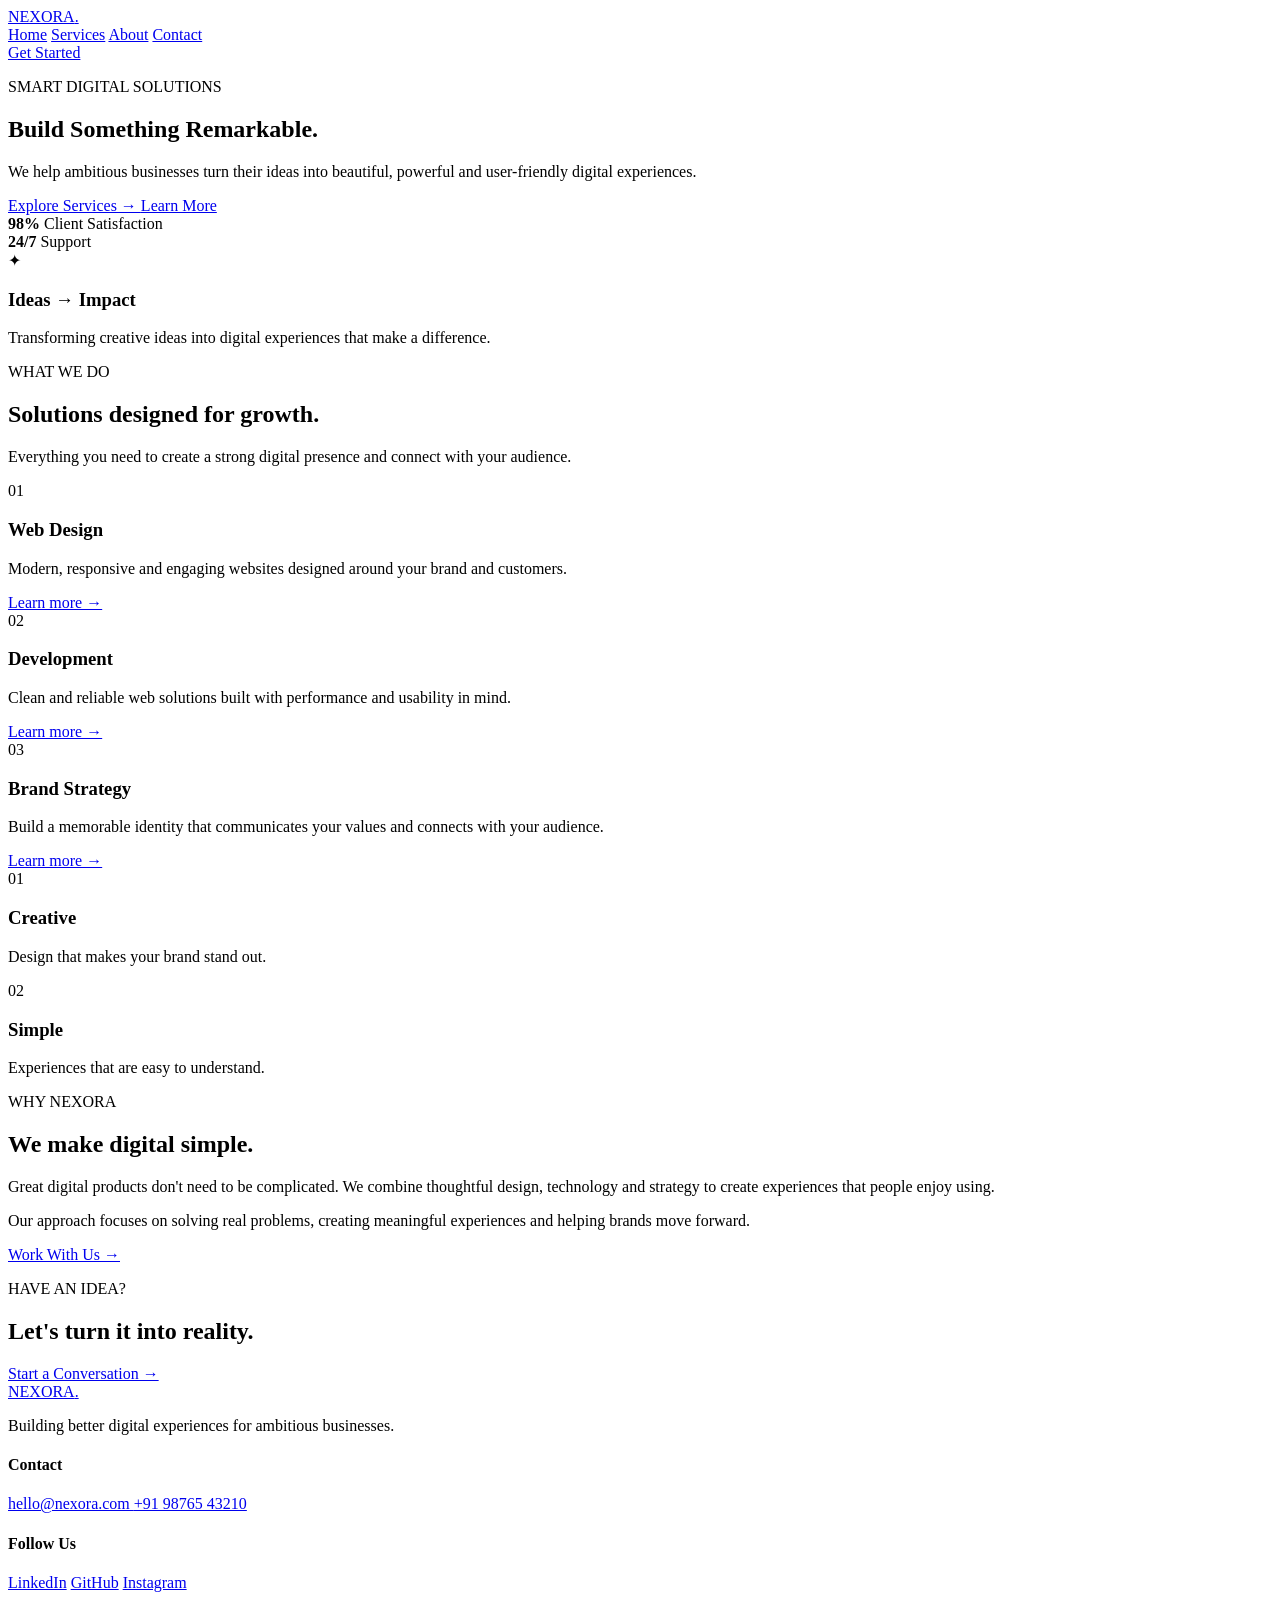
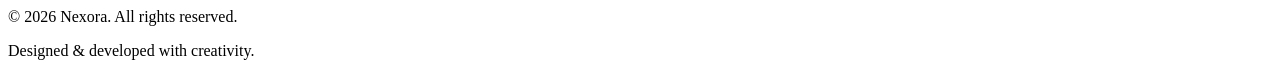
==== Task1/index.html @ 6b63bc1b "Add initial HTML structure for Nexora website" ====
<!DOCTYPE html>
<html lang="en">
<head>
    <meta charset="UTF-8">
    <meta name="viewport" content="width=device-width, initial-scale=1.0">
    <meta name="description" content="Nexora - Modern digital solutions">
    <title>Nexora | Digital Solutions</title>
    <link rel="stylesheet" href="style.css">
</head>

<body>

    <!-- Navigation -->
    <header class="header">
        <nav class="navbar container">
            <a href="#home" class="logo">NEXORA<span>.</span></a>

            <div class="nav-links">
                <a href="#home">Home</a>
                <a href="#services">Services</a>
                <a href="#about">About</a>
                <a href="#contact">Contact</a>
            </div>

            <a href="#contact" class="nav-button">Get Started</a>
        </nav>
    </header>


    <!-- Hero Section -->
    <section id="home" class="hero">
        <div class="container hero-content">

            <div class="hero-text">
                <p class="tagline">SMART DIGITAL SOLUTIONS</p>

                <h1>
                    Build Something
                    <span>Remarkable.</span>
                </h1>

                <p class="hero-description">
                    We help ambitious businesses turn their ideas into
                    beautiful, powerful and user-friendly digital experiences.
                </p>

                <div class="hero-buttons">
                    <a href="#services" class="primary-button">
                        Explore Services →
                    </a>

                    <a href="#about" class="secondary-button">
                        Learn More
                    </a>
                </div>
            </div>

            <div class="hero-card">
                <div class="card-circle"></div>

                <div class="floating-card card-one">
                    <strong>98%</strong>
                    <span>Client Satisfaction</span>
                </div>

                <div class="floating-card card-two">
                    <strong>24/7</strong>
                    <span>Support</span>
                </div>

                <div class="main-card">
                    <div class="card-icon">✦</div>
                    <h3>Ideas → Impact</h3>
                    <p>
                        Transforming creative ideas into digital experiences
                        that make a difference.
                    </p>
                </div>
            </div>

        </div>
    </section>


    <!-- Services Section -->
    <section id="services" class="section services">
        <div class="container">

            <div class="section-heading">
                <p class="tagline">WHAT WE DO</p>

                <h2>
                    Solutions designed for
                    <span>growth.</span>
                </h2>

                <p>
                    Everything you need to create a strong digital presence
                    and connect with your audience.
                </p>
            </div>

            <div class="service-grid">

                <article class="service-card">
                    <div class="service-number">01</div>
                    <h3>Web Design</h3>

                    <p>
                        Modern, responsive and engaging websites designed
                        around your brand and customers.
                    </p>

                    <a href="#contact">Learn more →</a>
                </article>

                <article class="service-card">
                    <div class="service-number">02</div>
                    <h3>Development</h3>

                    <p>
                        Clean and reliable web solutions built with
                        performance and usability in mind.
                    </p>

                    <a href="#contact">Learn more →</a>
                </article>

                <article class="service-card">
                    <div class="service-number">03</div>
                    <h3>Brand Strategy</h3>

                    <p>
                        Build a memorable identity that communicates your
                        values and connects with your audience.
                    </p>

                    <a href="#contact">Learn more →</a>
                </article>

            </div>
        </div>
    </section>


    <!-- About Section -->
    <section id="about" class="section about">
        <div class="container about-grid">

            <div class="about-visual">

                <div class="about-box">
                    <span>01</span>
                    <h3>Creative</h3>
                    <p>Design that makes your brand stand out.</p>
                </div>

                <div class="about-box second-box">
                    <span>02</span>
                    <h3>Simple</h3>
                    <p>Experiences that are easy to understand.</p>
                </div>

            </div>

            <div class="about-content">

                <p class="tagline">WHY NEXORA</p>

                <h2>
                    We make digital
                    <span>simple.</span>
                </h2>

                <p>
                    Great digital products don't need to be complicated.
                    We combine thoughtful design, technology and strategy
                    to create experiences that people enjoy using.
                </p>

                <p>
                    Our approach focuses on solving real problems, creating
                    meaningful experiences and helping brands move forward.
                </p>

                <a href="#contact" class="primary-button">
                    Work With Us →
                </a>

            </div>

        </div>
    </section>


    <!-- Call To Action -->
    <section class="cta">
        <div class="container cta-content">

            <div>
                <p class="tagline">HAVE AN IDEA?</p>
                <h2>Let's turn it into reality.</h2>
            </div>

            <a href="#contact" class="light-button">
                Start a Conversation →
            </a>

        </div>
    </section>


    <!-- Footer -->
    <footer id="contact" class="footer">

        <div class="container footer-grid">

            <div>
                <a href="#" class="logo footer-logo">
                    NEXORA<span>.</span>
                </a>

                <p>
                    Building better digital experiences for ambitious
                    businesses.
                </p>
            </div>

            <div>
                <h4>Contact</h4>

                <a href="mailto:hello@nexora.com">
                    hello@nexora.com
                </a>

                <a href="tel:+919876543210">
                    +91 98765 43210
                </a>
            </div>

            <div>
                <h4>Follow Us</h4>

                <a href="#">LinkedIn</a>
                <a href="#">GitHub</a>
                <a href="#">Instagram</a>
            </div>

        </div>

        <div class="container copyright">
            <p>© 2026 Nexora. All rights reserved.</p>
            <p>Designed & developed with creativity.</p>
        </div>

    </footer>

</body>
</html>
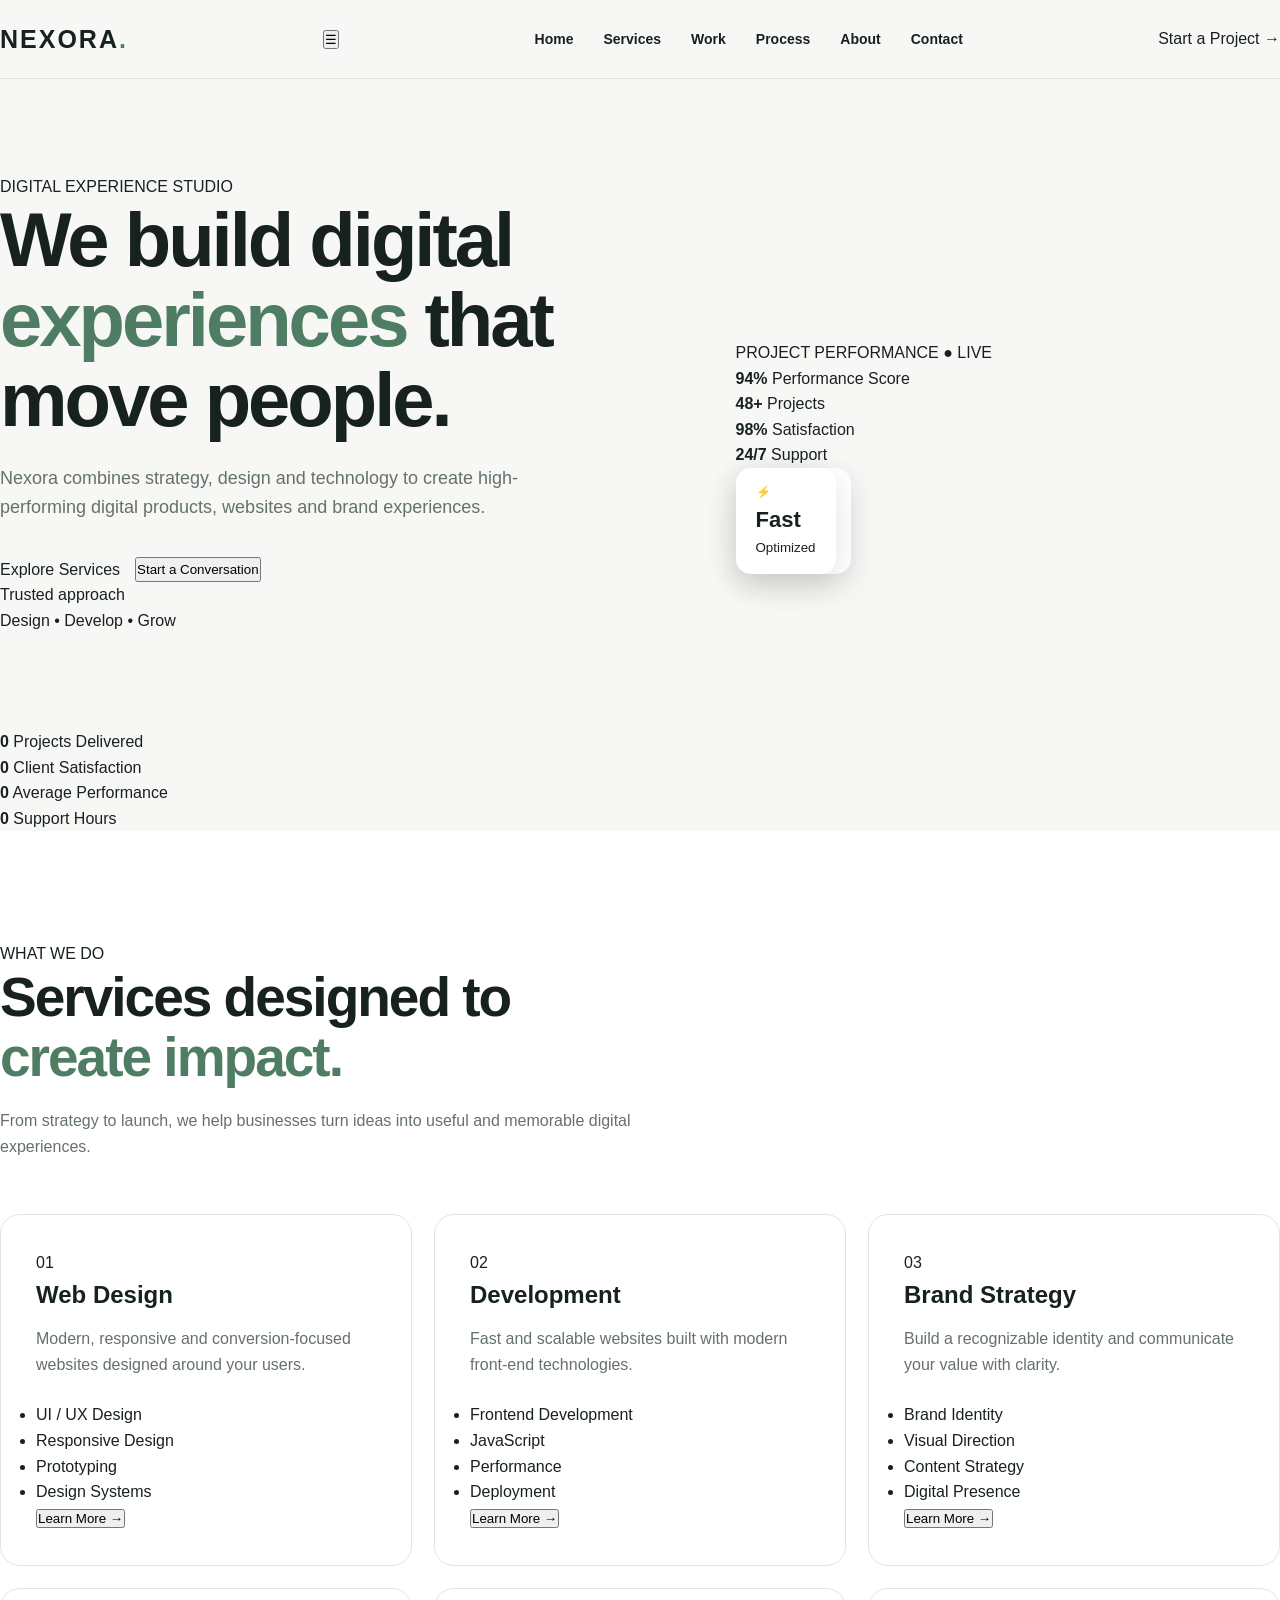
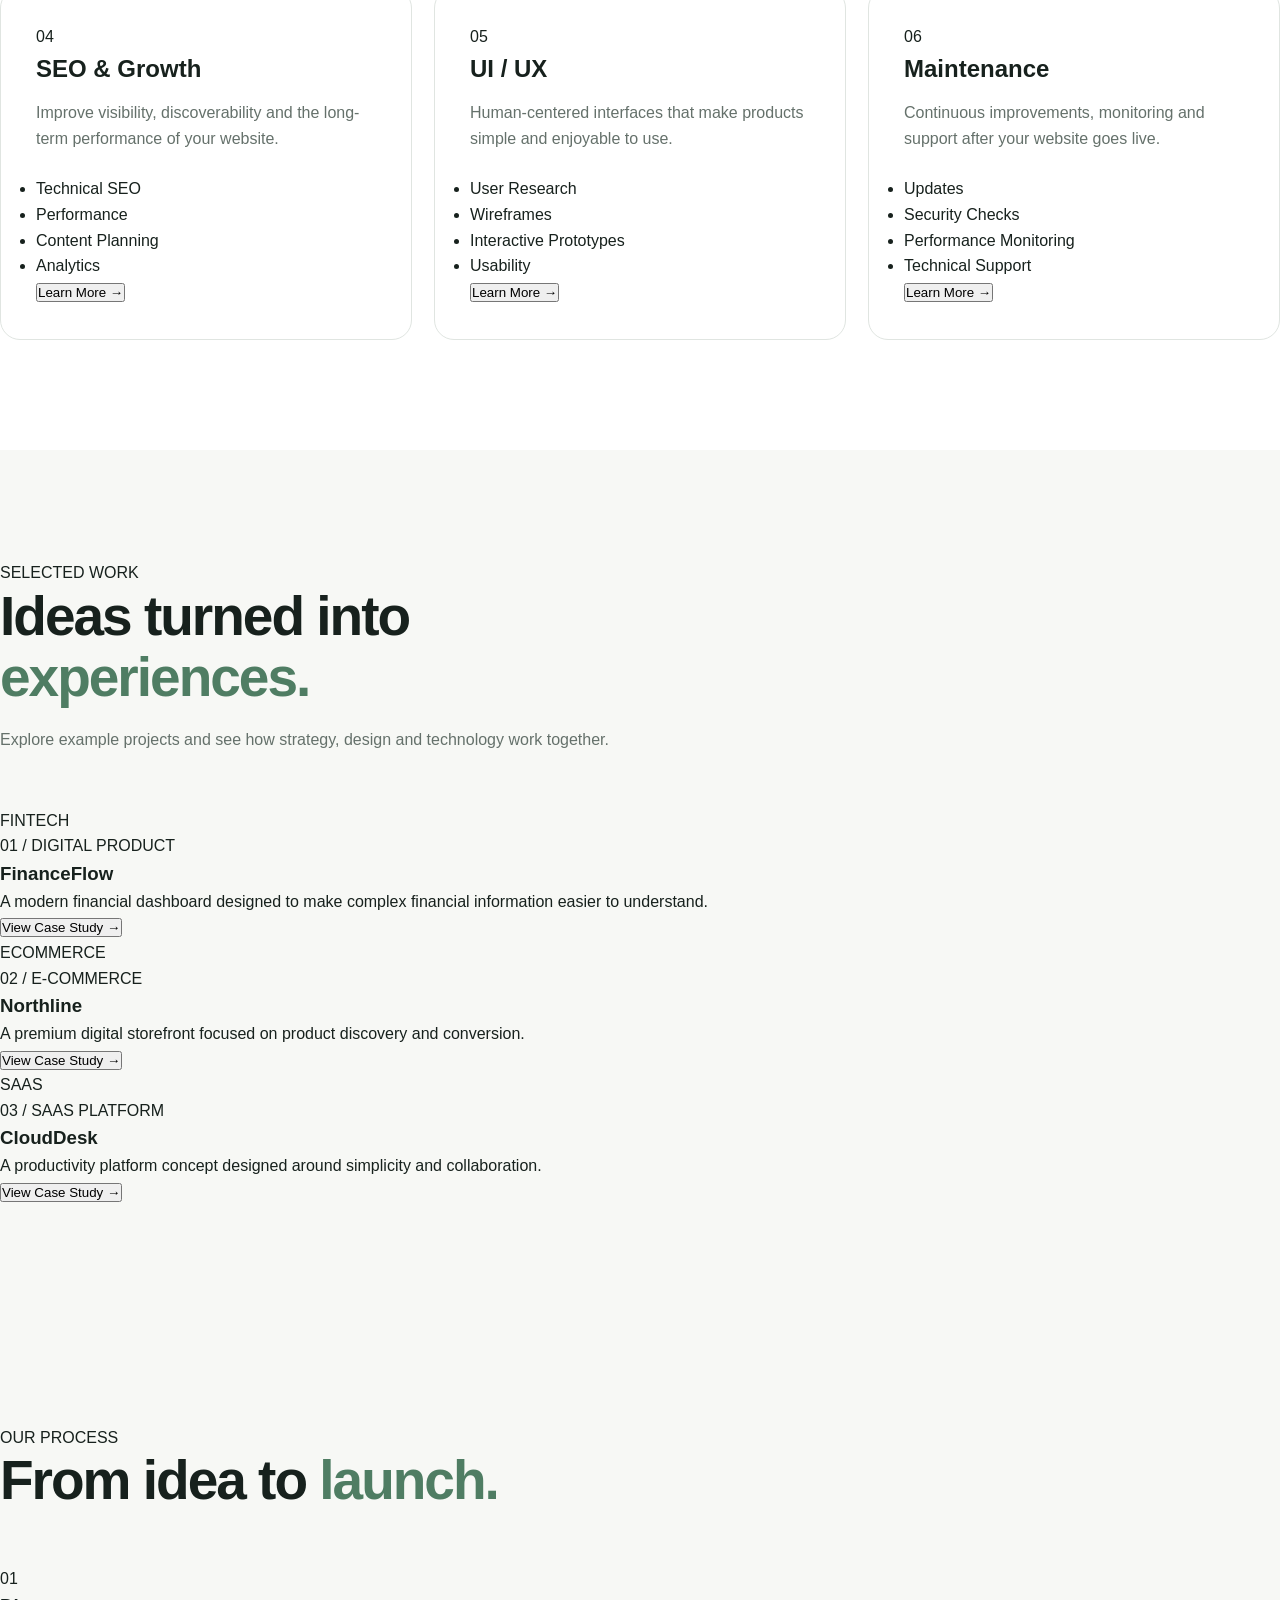
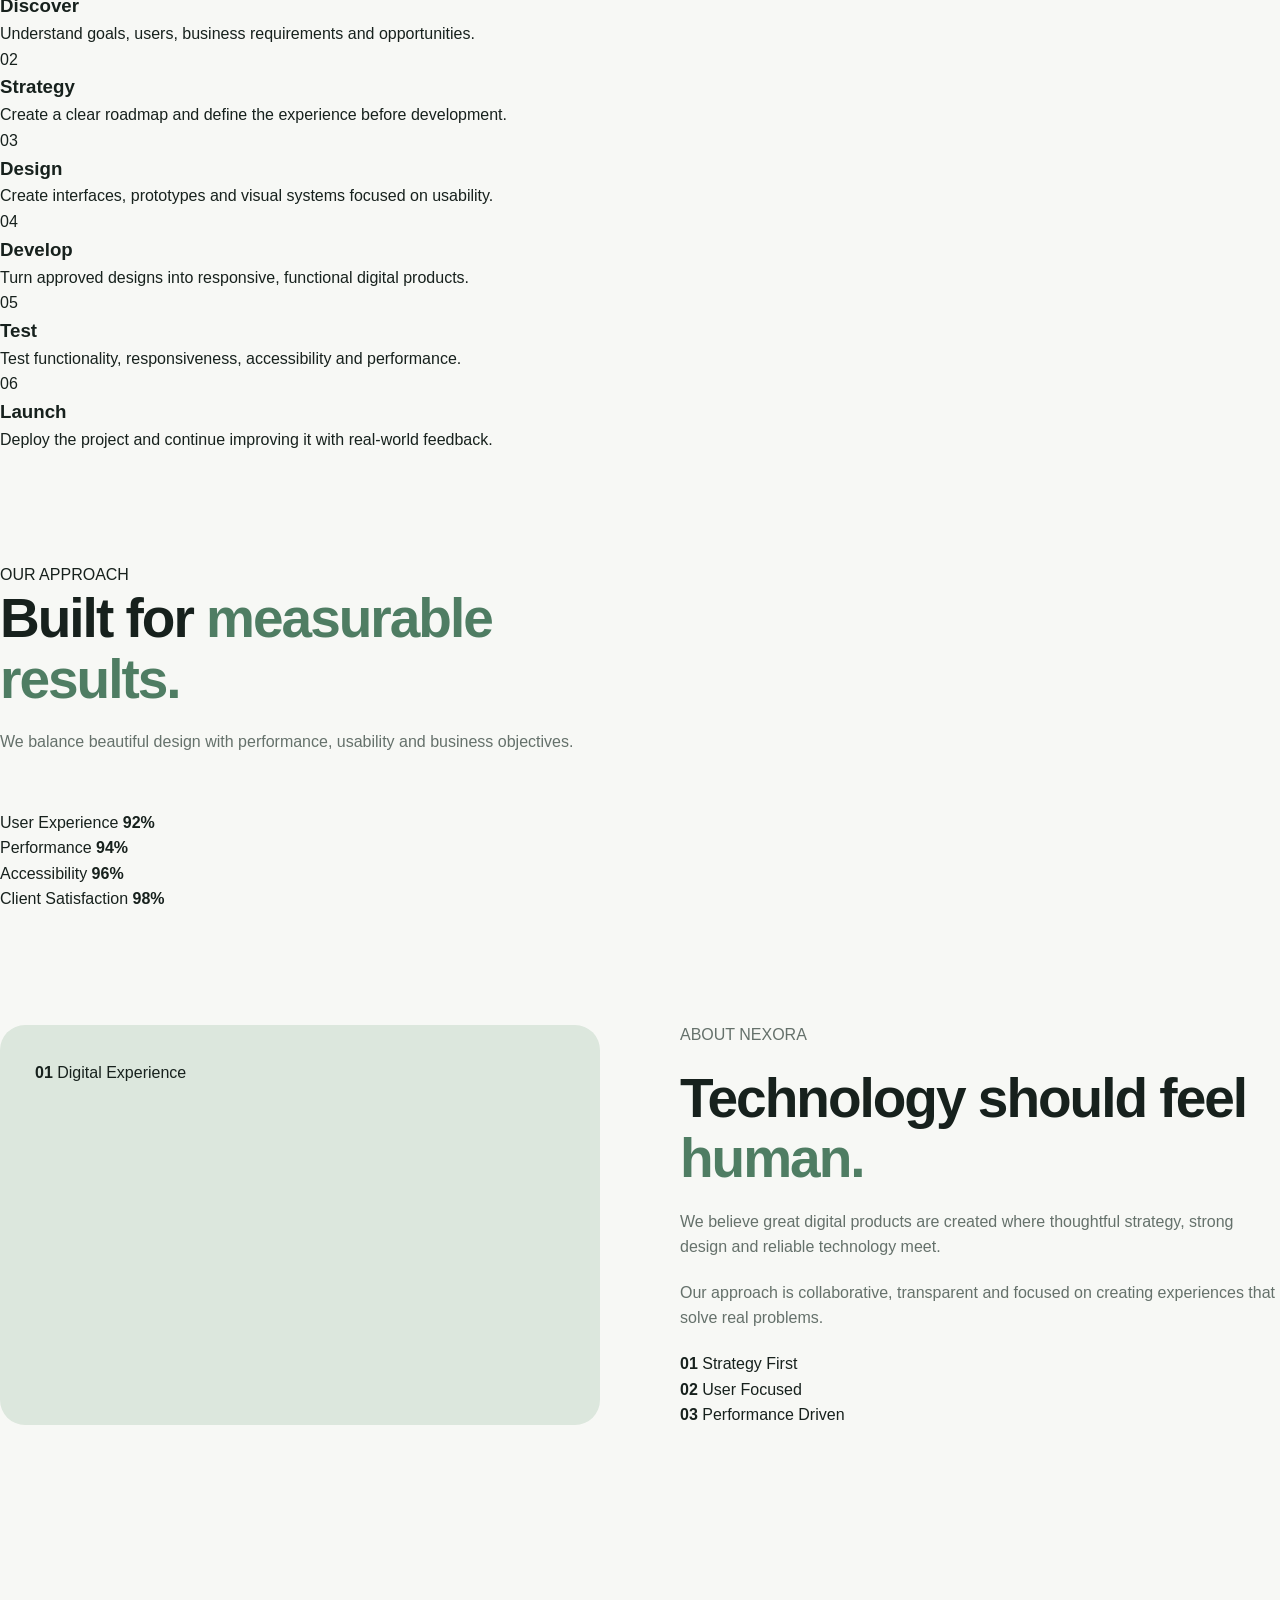
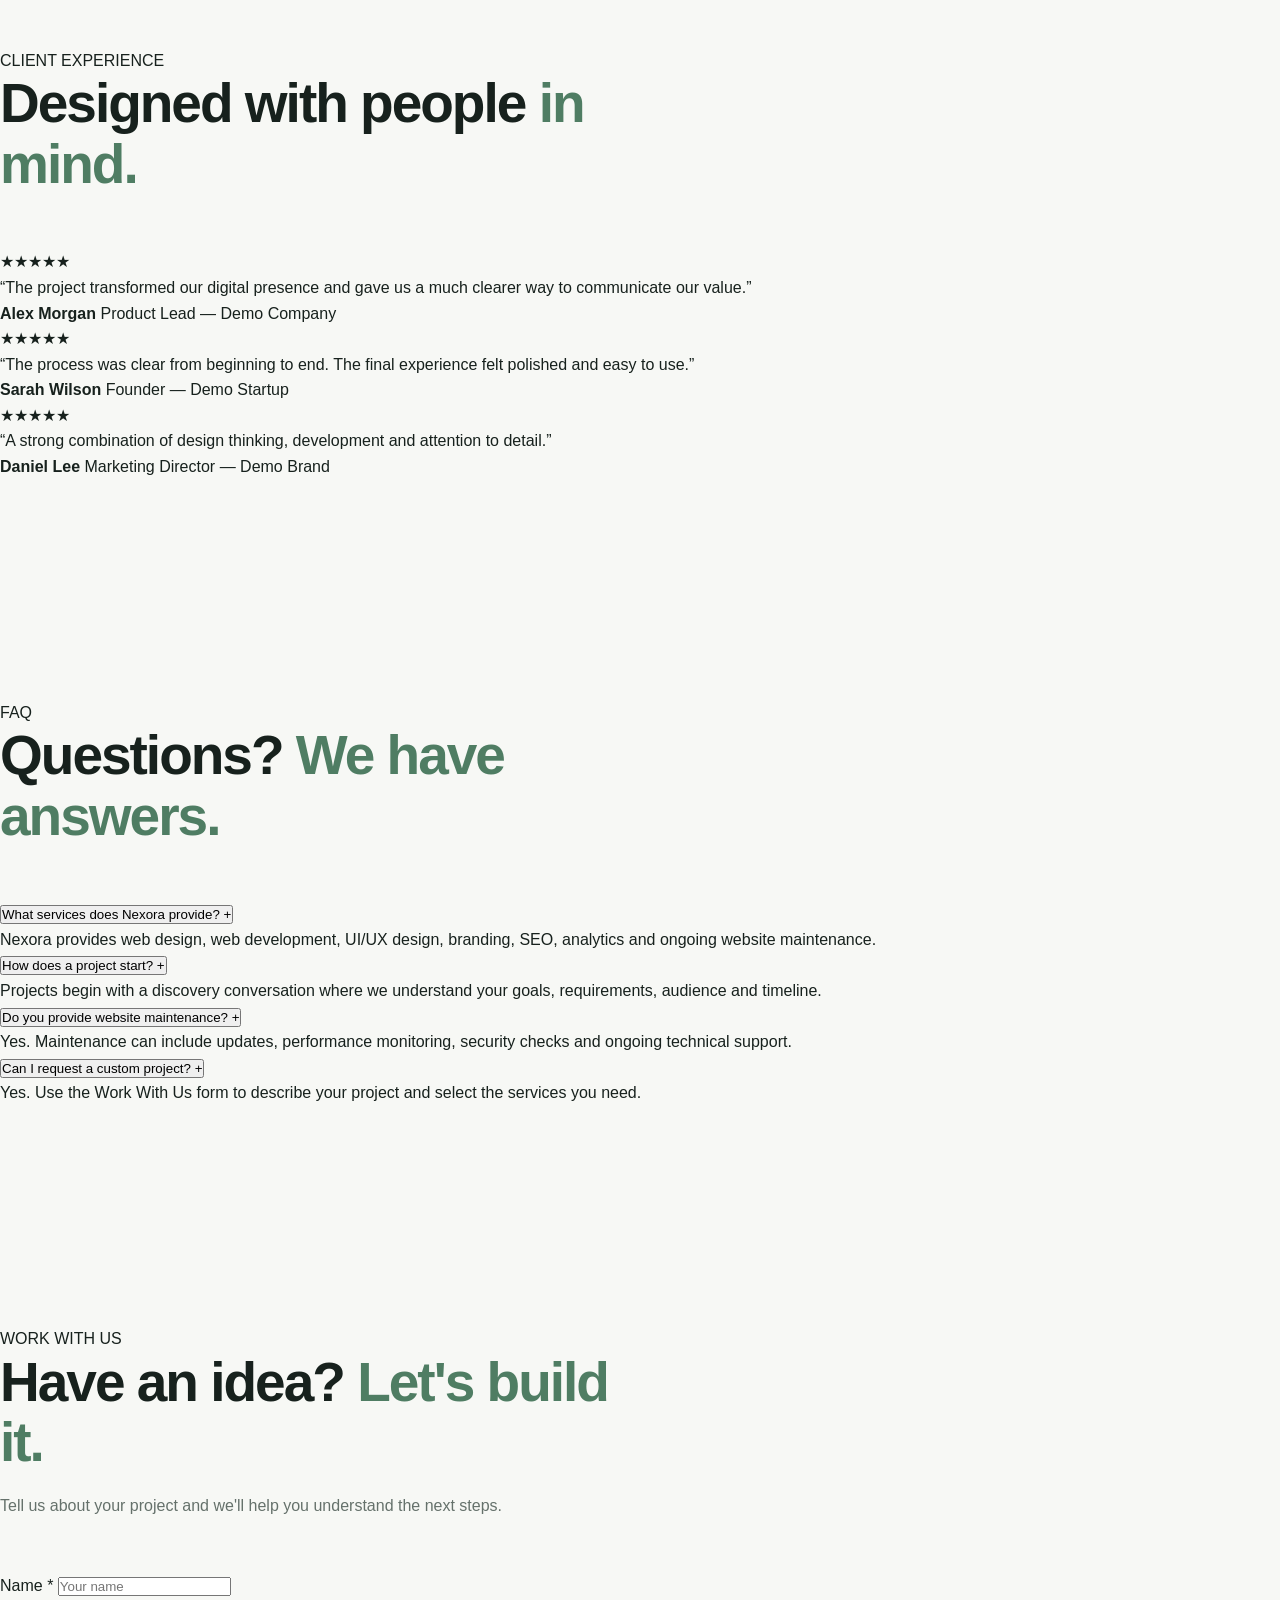
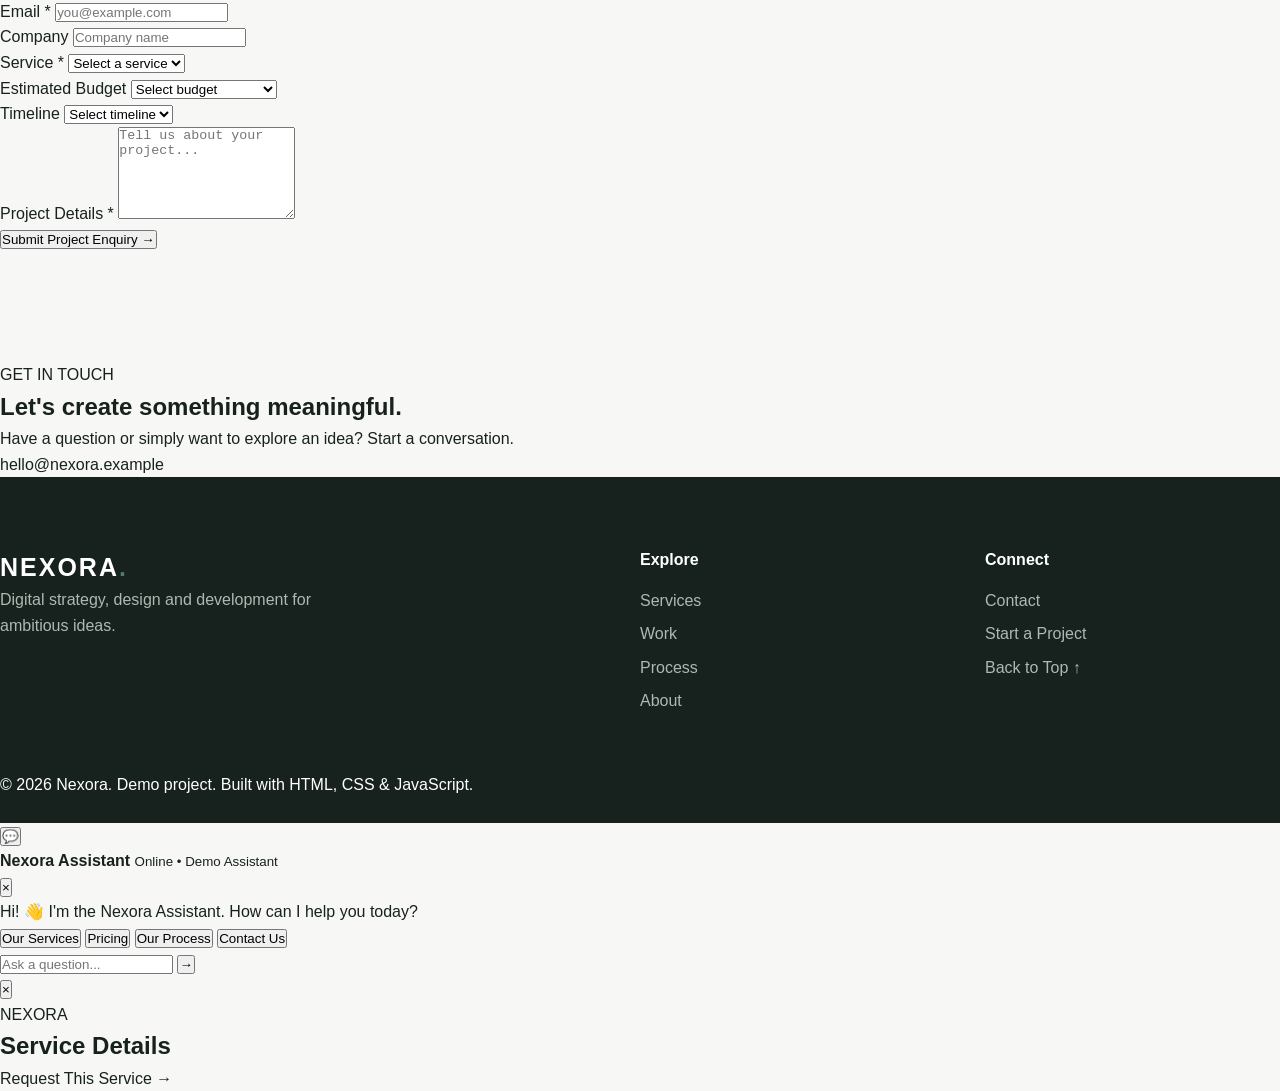
==== commit 4f12a83f: "Update print statement from 'Hello' to 'Goodbye'" ====
--- a/Task1/index.html
+++ b/Task1/index.html
@@ -3,257 +3,1207 @@
 <head>
     <meta charset="UTF-8">
     <meta name="viewport" content="width=device-width, initial-scale=1.0">
-    <meta name="description" content="Nexora - Modern digital solutions">
-    <title>Nexora | Digital Solutions</title>
+
+    <meta
+        name="description"
+        content="Nexora - Digital design, development and technology solutions."
+    >
+
+    <title>Nexora — Digital Experience Studio</title>
+
     <link rel="stylesheet" href="style.css">
 </head>
 
 <body>
 
-    <!-- Navigation -->
-    <header class="header">
-        <nav class="navbar container">
-            <a href="#home" class="logo">NEXORA<span>.</span></a>
-
-            <div class="nav-links">
-                <a href="#home">Home</a>
-                <a href="#services">Services</a>
-                <a href="#about">About</a>
-                <a href="#contact">Contact</a>
-            </div>
-
-            <a href="#contact" class="nav-button">Get Started</a>
-        </nav>
-    </header>
-
-
-    <!-- Hero Section -->
-    <section id="home" class="hero">
-        <div class="container hero-content">
-
-            <div class="hero-text">
-                <p class="tagline">SMART DIGITAL SOLUTIONS</p>
-
-                <h1>
-                    Build Something
-                    <span>Remarkable.</span>
-                </h1>
-
-                <p class="hero-description">
-                    We help ambitious businesses turn their ideas into
-                    beautiful, powerful and user-friendly digital experiences.
+<!-- ================= NAVIGATION ================= -->
+
+<header class="header">
+
+    <nav class="navbar">
+
+        <a href="#home" class="logo">
+            NEXORA<span>.</span>
+        </a>
+
+        <button class="menu-toggle" id="menuToggle">
+            ☰
+        </button>
+
+        <div class="nav-links" id="navLinks">
+            <a href="#home">Home</a>
+            <a href="#services">Services</a>
+            <a href="#work">Work</a>
+            <a href="#process">Process</a>
+            <a href="#about">About</a>
+            <a href="#contact">Contact</a>
+        </div>
+
+        <a href="#work-with-us" class="nav-cta">
+            Start a Project →
+        </a>
+
+    </nav>
+
+</header>
+
+
+<!-- ================= HERO ================= -->
+
+<main>
+
+<section id="home" class="hero">
+
+    <div class="hero-content">
+
+        <div class="hero-text reveal">
+
+            <p class="eyebrow">
+                DIGITAL EXPERIENCE STUDIO
+            </p>
+
+            <h1>
+                We build digital
+                <span>experiences</span>
+                that move people.
+            </h1>
+
+            <p class="hero-description">
+                Nexora combines strategy, design and technology to create
+                high-performing digital products, websites and brand
+                experiences.
+            </p>
+
+            <div class="hero-buttons">
+
+                <a href="#services" class="btn primary">
+                    Explore Services
+                </a>
+
+                <button class="btn secondary" id="openChat">
+                    Start a Conversation
+                </button>
+
+            </div>
+
+            <div class="hero-trust">
+
+                <span>Trusted approach</span>
+
+                <div class="trust-line"></div>
+
+                <span>Design • Develop • Grow</span>
+
+            </div>
+
+        </div>
+
+
+        <div class="hero-visual reveal">
+
+            <div class="visual-orbit orbit-one"></div>
+            <div class="visual-orbit orbit-two"></div>
+
+            <div class="dashboard-card">
+
+                <div class="dashboard-top">
+                    <span>PROJECT PERFORMANCE</span>
+                    <span class="live-dot">● LIVE</span>
+                </div>
+
+                <div class="dashboard-main">
+
+                    <strong>94%</strong>
+
+                    <span>Performance Score</span>
+
+                    <div class="progress">
+                        <div class="progress-fill"></div>
+                    </div>
+
+                </div>
+
+                <div class="mini-stats">
+
+                    <div>
+                        <strong>48+</strong>
+                        <span>Projects</span>
+                    </div>
+
+                    <div>
+                        <strong>98%</strong>
+                        <span>Satisfaction</span>
+                    </div>
+
+                    <div>
+                        <strong>24/7</strong>
+                        <span>Support</span>
+                    </div>
+
+                </div>
+
+            </div>
+
+            <div class="floating-card floating-one">
+                <span>UX</span>
+                <strong>+42%</strong>
+                <small>Engagement</small>
+            </div>
+
+            <div class="floating-card floating-two">
+                <span>⚡</span>
+                <strong>Fast</strong>
+                <small>Optimized</small>
+            </div>
+
+        </div>
+
+    </div>
+
+</section>
+
+
+<!-- ================= STATS ================= -->
+
+<section class="stats-section">
+
+    <div class="stats-grid">
+
+        <div class="stat reveal">
+            <strong data-target="48">0</strong>
+            <span>Projects Delivered</span>
+        </div>
+
+        <div class="stat reveal">
+            <strong data-target="98">0</strong>
+            <span>Client Satisfaction</span>
+        </div>
+
+        <div class="stat reveal">
+            <strong data-target="94">0</strong>
+            <span>Average Performance</span>
+        </div>
+
+        <div class="stat reveal">
+            <strong data-target="24">0</strong>
+            <span>Support Hours</span>
+        </div>
+
+    </div>
+
+</section>
+
+
+<!-- ================= SERVICES ================= -->
+
+<section id="services" class="section services">
+
+    <div class="section-heading reveal">
+
+        <p class="eyebrow">WHAT WE DO</p>
+
+        <h2>
+            Services designed to
+            <span>create impact.</span>
+        </h2>
+
+        <p>
+            From strategy to launch, we help businesses turn ideas
+            into useful and memorable digital experiences.
+        </p>
+
+    </div>
+
+
+    <div class="service-grid">
+
+        <article class="service-card reveal">
+
+            <div class="service-icon">01</div>
+
+            <h3>Web Design</h3>
+
+            <p>
+                Modern, responsive and conversion-focused websites
+                designed around your users.
+            </p>
+
+            <ul>
+                <li>UI / UX Design</li>
+                <li>Responsive Design</li>
+                <li>Prototyping</li>
+                <li>Design Systems</li>
+            </ul>
+
+            <button
+                class="learn-more"
+                data-service="Web Design">
+                Learn More →
+            </button>
+
+        </article>
+
+
+        <article class="service-card featured reveal">
+
+            <div class="service-icon">02</div>
+
+            <h3>Development</h3>
+
+            <p>
+                Fast and scalable websites built with modern
+                front-end technologies.
+            </p>
+
+            <ul>
+                <li>Frontend Development</li>
+                <li>JavaScript</li>
+                <li>Performance</li>
+                <li>Deployment</li>
+            </ul>
+
+            <button
+                class="learn-more"
+                data-service="Development">
+                Learn More →
+            </button>
+
+        </article>
+
+
+        <article class="service-card reveal">
+
+            <div class="service-icon">03</div>
+
+            <h3>Brand Strategy</h3>
+
+            <p>
+                Build a recognizable identity and communicate
+                your value with clarity.
+            </p>
+
+            <ul>
+                <li>Brand Identity</li>
+                <li>Visual Direction</li>
+                <li>Content Strategy</li>
+                <li>Digital Presence</li>
+            </ul>
+
+            <button
+                class="learn-more"
+                data-service="Brand Strategy">
+                Learn More →
+            </button>
+
+        </article>
+
+
+        <article class="service-card reveal">
+
+            <div class="service-icon">04</div>
+
+            <h3>SEO & Growth</h3>
+
+            <p>
+                Improve visibility, discoverability and the
+                long-term performance of your website.
+            </p>
+
+            <ul>
+                <li>Technical SEO</li>
+                <li>Performance</li>
+                <li>Content Planning</li>
+                <li>Analytics</li>
+            </ul>
+
+            <button
+                class="learn-more"
+                data-service="SEO & Growth">
+                Learn More →
+            </button>
+
+        </article>
+
+
+        <article class="service-card reveal">
+
+            <div class="service-icon">05</div>
+
+            <h3>UI / UX</h3>
+
+            <p>
+                Human-centered interfaces that make products
+                simple and enjoyable to use.
+            </p>
+
+            <ul>
+                <li>User Research</li>
+                <li>Wireframes</li>
+                <li>Interactive Prototypes</li>
+                <li>Usability</li>
+            </ul>
+
+            <button
+                class="learn-more"
+                data-service="UI / UX">
+                Learn More →
+            </button>
+
+        </article>
+
+
+        <article class="service-card reveal">
+
+            <div class="service-icon">06</div>
+
+            <h3>Maintenance</h3>
+
+            <p>
+                Continuous improvements, monitoring and support
+                after your website goes live.
+            </p>
+
+            <ul>
+                <li>Updates</li>
+                <li>Security Checks</li>
+                <li>Performance Monitoring</li>
+                <li>Technical Support</li>
+            </ul>
+
+            <button
+                class="learn-more"
+                data-service="Maintenance">
+                Learn More →
+            </button>
+
+        </article>
+
+    </div>
+
+</section>
+
+
+<!-- ================= WORK ================= -->
+
+<section id="work" class="section work">
+
+    <div class="section-heading reveal">
+
+        <p class="eyebrow">SELECTED WORK</p>
+
+        <h2>
+            Ideas turned into
+            <span>experiences.</span>
+        </h2>
+
+        <p>
+            Explore example projects and see how strategy,
+            design and technology work together.
+        </p>
+
+    </div>
+
+
+    <div class="project-grid">
+
+        <article class="project-card project-large reveal">
+
+            <div class="project-image project-image-one">
+                <span>FINTECH</span>
+            </div>
+
+            <div class="project-info">
+
+                <p>01 / DIGITAL PRODUCT</p>
+
+                <h3>FinanceFlow</h3>
+
+                <p>
+                    A modern financial dashboard designed to make
+                    complex financial information easier to understand.
                 </p>
 
-                <div class="hero-buttons">
-                    <a href="#services" class="primary-button">
-                        Explore Services →
-                    </a>
-
-                    <a href="#about" class="secondary-button">
-                        Learn More
-                    </a>
-                </div>
-            </div>
-
-            <div class="hero-card">
-                <div class="card-circle"></div>
-
-                <div class="floating-card card-one">
+                <button
+                    class="case-study"
+                    data-project="FinanceFlow">
+                    View Case Study →
+                </button>
+
+            </div>
+
+        </article>
+
+
+        <article class="project-card reveal">
+
+            <div class="project-image project-image-two">
+                <span>ECOMMERCE</span>
+            </div>
+
+            <div class="project-info">
+
+                <p>02 / E-COMMERCE</p>
+
+                <h3>Northline</h3>
+
+                <p>
+                    A premium digital storefront focused on
+                    product discovery and conversion.
+                </p>
+
+                <button
+                    class="case-study"
+                    data-project="Northline">
+                    View Case Study →
+                </button>
+
+            </div>
+
+        </article>
+
+
+        <article class="project-card reveal">
+
+            <div class="project-image project-image-three">
+                <span>SAAS</span>
+            </div>
+
+            <div class="project-info">
+
+                <p>03 / SAAS PLATFORM</p>
+
+                <h3>CloudDesk</h3>
+
+                <p>
+                    A productivity platform concept designed
+                    around simplicity and collaboration.
+                </p>
+
+                <button
+                    class="case-study"
+                    data-project="CloudDesk">
+                    View Case Study →
+                </button>
+
+            </div>
+
+        </article>
+
+    </div>
+
+</section>
+
+
+<!-- ================= PROCESS ================= -->
+
+<section id="process" class="section process">
+
+    <div class="section-heading reveal">
+
+        <p class="eyebrow">OUR PROCESS</p>
+
+        <h2>
+            From idea to
+            <span>launch.</span>
+        </h2>
+
+    </div>
+
+
+    <div class="process-grid">
+
+        <div class="process-item reveal">
+            <span>01</span>
+            <h3>Discover</h3>
+            <p>
+                Understand goals, users, business requirements
+                and opportunities.
+            </p>
+        </div>
+
+        <div class="process-item reveal">
+            <span>02</span>
+            <h3>Strategy</h3>
+            <p>
+                Create a clear roadmap and define the experience
+                before development.
+            </p>
+        </div>
+
+        <div class="process-item reveal">
+            <span>03</span>
+            <h3>Design</h3>
+            <p>
+                Create interfaces, prototypes and visual systems
+                focused on usability.
+            </p>
+        </div>
+
+        <div class="process-item reveal">
+            <span>04</span>
+            <h3>Develop</h3>
+            <p>
+                Turn approved designs into responsive,
+                functional digital products.
+            </p>
+        </div>
+
+        <div class="process-item reveal">
+            <span>05</span>
+            <h3>Test</h3>
+            <p>
+                Test functionality, responsiveness,
+                accessibility and performance.
+            </p>
+        </div>
+
+        <div class="process-item reveal">
+            <span>06</span>
+            <h3>Launch</h3>
+            <p>
+                Deploy the project and continue improving it
+                with real-world feedback.
+            </p>
+        </div>
+
+    </div>
+
+</section>
+
+
+<!-- ================= RESULTS ================= -->
+
+<section class="results-section">
+
+    <div class="results-content">
+
+        <div class="section-heading reveal">
+
+            <p class="eyebrow">OUR APPROACH</p>
+
+            <h2>
+                Built for
+                <span>measurable results.</span>
+            </h2>
+
+            <p>
+                We balance beautiful design with performance,
+                usability and business objectives.
+            </p>
+
+        </div>
+
+
+        <div class="analytics reveal">
+
+            <div class="analytics-row">
+                <div>
+                    <span>User Experience</span>
+                    <strong>92%</strong>
+                </div>
+                <div class="analytics-bar">
+                    <span style="width:92%"></span>
+                </div>
+            </div>
+
+            <div class="analytics-row">
+                <div>
+                    <span>Performance</span>
+                    <strong>94%</strong>
+                </div>
+                <div class="analytics-bar">
+                    <span style="width:94%"></span>
+                </div>
+            </div>
+
+            <div class="analytics-row">
+                <div>
+                    <span>Accessibility</span>
+                    <strong>96%</strong>
+                </div>
+                <div class="analytics-bar">
+                    <span style="width:96%"></span>
+                </div>
+            </div>
+
+            <div class="analytics-row">
+                <div>
+                    <span>Client Satisfaction</span>
                     <strong>98%</strong>
-                    <span>Client Satisfaction</span>
-                </div>
-
-                <div class="floating-card card-two">
-                    <strong>24/7</strong>
-                    <span>Support</span>
-                </div>
-
-                <div class="main-card">
-                    <div class="card-icon">✦</div>
-                    <h3>Ideas → Impact</h3>
-                    <p>
-                        Transforming creative ideas into digital experiences
-                        that make a difference.
-                    </p>
-                </div>
-            </div>
-
-        </div>
-    </section>
-
-
-    <!-- Services Section -->
-    <section id="services" class="section services">
-        <div class="container">
-
-            <div class="section-heading">
-                <p class="tagline">WHAT WE DO</p>
-
-                <h2>
-                    Solutions designed for
-                    <span>growth.</span>
-                </h2>
-
+                </div>
+                <div class="analytics-bar">
+                    <span style="width:98%"></span>
+                </div>
+            </div>
+
+        </div>
+
+    </div>
+
+</section>
+
+
+<!-- ================= ABOUT ================= -->
+
+<section id="about" class="section about">
+
+    <div class="about-grid">
+
+        <div class="about-visual reveal">
+
+            <div class="about-number">
+                <strong>01</strong>
+                <span>Digital Experience</span>
+            </div>
+
+            <div class="about-circle"></div>
+
+        </div>
+
+
+        <div class="about-content reveal">
+
+            <p class="eyebrow">ABOUT NEXORA</p>
+
+            <h2>
+                Technology should feel
+                <span>human.</span>
+            </h2>
+
+            <p>
+                We believe great digital products are created where
+                thoughtful strategy, strong design and reliable
+                technology meet.
+            </p>
+
+            <p>
+                Our approach is collaborative, transparent and
+                focused on creating experiences that solve real
+                problems.
+            </p>
+
+            <div class="about-points">
+
+                <div>
+                    <strong>01</strong>
+                    <span>Strategy First</span>
+                </div>
+
+                <div>
+                    <strong>02</strong>
+                    <span>User Focused</span>
+                </div>
+
+                <div>
+                    <strong>03</strong>
+                    <span>Performance Driven</span>
+                </div>
+
+            </div>
+
+        </div>
+
+    </div>
+
+</section>
+
+
+<!-- ================= TESTIMONIALS ================= -->
+
+<section class="section testimonials">
+
+    <div class="section-heading reveal">
+
+        <p class="eyebrow">CLIENT EXPERIENCE</p>
+
+        <h2>
+            Designed with people
+            <span>in mind.</span>
+        </h2>
+
+    </div>
+
+
+    <div class="testimonial-grid">
+
+        <article class="testimonial reveal">
+
+            <div class="stars">★★★★★</div>
+
+            <p>
+                “The project transformed our digital presence
+                and gave us a much clearer way to communicate
+                our value.”
+            </p>
+
+            <strong>Alex Morgan</strong>
+            <span>Product Lead — Demo Company</span>
+
+        </article>
+
+
+        <article class="testimonial reveal">
+
+            <div class="stars">★★★★★</div>
+
+            <p>
+                “The process was clear from beginning to end.
+                The final experience felt polished and easy to use.”
+            </p>
+
+            <strong>Sarah Wilson</strong>
+            <span>Founder — Demo Startup</span>
+
+        </article>
+
+
+        <article class="testimonial reveal">
+
+            <div class="stars">★★★★★</div>
+
+            <p>
+                “A strong combination of design thinking,
+                development and attention to detail.”
+            </p>
+
+            <strong>Daniel Lee</strong>
+            <span>Marketing Director — Demo Brand</span>
+
+        </article>
+
+    </div>
+
+</section>
+
+
+<!-- ================= FAQ ================= -->
+
+<section class="section faq">
+
+    <div class="section-heading reveal">
+
+        <p class="eyebrow">FAQ</p>
+
+        <h2>
+            Questions?
+            <span>We have answers.</span>
+        </h2>
+
+    </div>
+
+
+    <div class="faq-list">
+
+        <div class="faq-item reveal">
+
+            <button class="faq-question">
+                What services does Nexora provide?
+                <span>+</span>
+            </button>
+
+            <div class="faq-answer">
                 <p>
-                    Everything you need to create a strong digital presence
-                    and connect with your audience.
+                    Nexora provides web design, web development,
+                    UI/UX design, branding, SEO, analytics and
+                    ongoing website maintenance.
                 </p>
             </div>
 
-            <div class="service-grid">
-
-                <article class="service-card">
-                    <div class="service-number">01</div>
-                    <h3>Web Design</h3>
-
-                    <p>
-                        Modern, responsive and engaging websites designed
-                        around your brand and customers.
-                    </p>
-
-                    <a href="#contact">Learn more →</a>
-                </article>
-
-                <article class="service-card">
-                    <div class="service-number">02</div>
-                    <h3>Development</h3>
-
-                    <p>
-                        Clean and reliable web solutions built with
-                        performance and usability in mind.
-                    </p>
-
-                    <a href="#contact">Learn more →</a>
-                </article>
-
-                <article class="service-card">
-                    <div class="service-number">03</div>
-                    <h3>Brand Strategy</h3>
-
-                    <p>
-                        Build a memorable identity that communicates your
-                        values and connects with your audience.
-                    </p>
-
-                    <a href="#contact">Learn more →</a>
-                </article>
-
-            </div>
-        </div>
-    </section>
-
-
-    <!-- About Section -->
-    <section id="about" class="section about">
-        <div class="container about-grid">
-
-            <div class="about-visual">
-
-                <div class="about-box">
-                    <span>01</span>
-                    <h3>Creative</h3>
-                    <p>Design that makes your brand stand out.</p>
-                </div>
-
-                <div class="about-box second-box">
-                    <span>02</span>
-                    <h3>Simple</h3>
-                    <p>Experiences that are easy to understand.</p>
-                </div>
-
-            </div>
-
-            <div class="about-content">
-
-                <p class="tagline">WHY NEXORA</p>
-
-                <h2>
-                    We make digital
-                    <span>simple.</span>
-                </h2>
-
+        </div>
+
+
+        <div class="faq-item reveal">
+
+            <button class="faq-question">
+                How does a project start?
+                <span>+</span>
+            </button>
+
+            <div class="faq-answer">
                 <p>
-                    Great digital products don't need to be complicated.
-                    We combine thoughtful design, technology and strategy
-                    to create experiences that people enjoy using.
+                    Projects begin with a discovery conversation
+                    where we understand your goals, requirements,
+                    audience and timeline.
                 </p>
-
+            </div>
+
+        </div>
+
+
+        <div class="faq-item reveal">
+
+            <button class="faq-question">
+                Do you provide website maintenance?
+                <span>+</span>
+            </button>
+
+            <div class="faq-answer">
                 <p>
-                    Our approach focuses on solving real problems, creating
-                    meaningful experiences and helping brands move forward.
+                    Yes. Maintenance can include updates,
+                    performance monitoring, security checks and
+                    ongoing technical support.
                 </p>
-
-                <a href="#contact" class="primary-button">
-                    Work With Us →
-                </a>
-
-            </div>
-
-        </div>
-    </section>
-
-
-    <!-- Call To Action -->
-    <section class="cta">
-        <div class="container cta-content">
-
-            <div>
-                <p class="tagline">HAVE AN IDEA?</p>
-                <h2>Let's turn it into reality.</h2>
-            </div>
-
-            <a href="#contact" class="light-button">
-                Start a Conversation →
+            </div>
+
+        </div>
+
+
+        <div class="faq-item reveal">
+
+            <button class="faq-question">
+                Can I request a custom project?
+                <span>+</span>
+            </button>
+
+            <div class="faq-answer">
+                <p>
+                    Yes. Use the Work With Us form to describe
+                    your project and select the services you need.
+                </p>
+            </div>
+
+        </div>
+
+    </div>
+
+</section>
+
+
+<!-- ================= WORK WITH US ================= -->
+
+<section id="work-with-us" class="section work-with-us">
+
+    <div class="section-heading reveal">
+
+        <p class="eyebrow">WORK WITH US</p>
+
+        <h2>
+            Have an idea?
+            <span>Let's build it.</span>
+        </h2>
+
+        <p>
+            Tell us about your project and we'll help you
+            understand the next steps.
+        </p>
+
+    </div>
+
+
+    <form id="projectForm" class="project-form reveal">
+
+        <div class="form-grid">
+
+            <div class="form-group">
+
+                <label for="name">Name *</label>
+
+                <input
+                    type="text"
+                    id="name"
+                    placeholder="Your name"
+                    required
+                >
+
+            </div>
+
+
+            <div class="form-group">
+
+                <label for="email">Email *</label>
+
+                <input
+                    type="email"
+                    id="email"
+                    placeholder="you@example.com"
+                    required
+                >
+
+            </div>
+
+
+            <div class="form-group">
+
+                <label for="company">Company</label>
+
+                <input
+                    type="text"
+                    id="company"
+                    placeholder="Company name"
+                >
+
+            </div>
+
+
+            <div class="form-group">
+
+                <label for="service">Service *</label>
+
+                <select id="service" required>
+
+                    <option value="">Select a service</option>
+                    <option>Web Design</option>
+                    <option>Development</option>
+                    <option>UI / UX</option>
+                    <option>Brand Strategy</option>
+                    <option>SEO & Growth</option>
+                    <option>Maintenance</option>
+
+                </select>
+
+            </div>
+
+
+            <div class="form-group">
+
+                <label for="budget">Estimated Budget</label>
+
+                <select id="budget">
+
+                    <option value="">Select budget</option>
+                    <option>Under ₹25,000</option>
+                    <option>₹25,000 – ₹50,000</option>
+                    <option>₹50,000 – ₹1,00,000</option>
+                    <option>₹1,00,000+</option>
+
+                </select>
+
+            </div>
+
+
+            <div class="form-group">
+
+                <label for="timeline">Timeline</label>
+
+                <select id="timeline">
+
+                    <option value="">Select timeline</option>
+                    <option>1–2 weeks</option>
+                    <option>2–4 weeks</option>
+                    <option>1–2 months</option>
+                    <option>Flexible</option>
+
+                </select>
+
+            </div>
+
+        </div>
+
+
+        <div class="form-group">
+
+            <label for="message">Project Details *</label>
+
+            <textarea
+                id="message"
+                rows="6"
+                placeholder="Tell us about your project..."
+                required
+            ></textarea>
+
+        </div>
+
+
+        <button type="submit" class="btn primary">
+            Submit Project Enquiry →
+        </button>
+
+        <div id="formMessage"></div>
+
+    </form>
+
+</section>
+
+
+<!-- ================= CONTACT ================= -->
+
+<section id="contact" class="contact-section">
+
+    <div class="contact-content reveal">
+
+        <p class="eyebrow">GET IN TOUCH</p>
+
+        <h2>
+            Let's create something
+            <span>meaningful.</span>
+        </h2>
+
+        <p>
+            Have a question or simply want to explore an idea?
+            Start a conversation.
+        </p>
+
+        <a
+            href="mailto:hello@nexora.example"
+            class="contact-email">
+            hello@nexora.example
+        </a>
+
+    </div>
+
+</section>
+
+</main>
+
+
+<!-- ================= FOOTER ================= -->
+
+<footer class="footer">
+
+    <div class="footer-grid">
+
+        <div>
+
+            <a href="#home" class="logo">
+                NEXORA<span>.</span>
             </a>
 
-        </div>
-    </section>
-
-
-    <!-- Footer -->
-    <footer id="contact" class="footer">
-
-        <div class="container footer-grid">
-
-            <div>
-                <a href="#" class="logo footer-logo">
-                    NEXORA<span>.</span>
-                </a>
-
-                <p>
-                    Building better digital experiences for ambitious
-                    businesses.
-                </p>
-            </div>
-
-            <div>
-                <h4>Contact</h4>
-
-                <a href="mailto:hello@nexora.com">
-                    hello@nexora.com
-                </a>
-
-                <a href="tel:+919876543210">
-                    +91 98765 43210
-                </a>
-            </div>
-
-            <div>
-                <h4>Follow Us</h4>
-
-                <a href="#">LinkedIn</a>
-                <a href="#">GitHub</a>
-                <a href="#">Instagram</a>
-            </div>
-
-        </div>
-
-        <div class="container copyright">
-            <p>© 2026 Nexora. All rights reserved.</p>
-            <p>Designed & developed with creativity.</p>
-        </div>
-
-    </footer>
+            <p>
+                Digital strategy, design and development
+                for ambitious ideas.
+            </p>
+
+        </div>
+
+
+        <div>
+
+            <h4>Explore</h4>
+
+            <a href="#services">Services</a>
+            <a href="#work">Work</a>
+            <a href="#process">Process</a>
+            <a href="#about">About</a>
+
+        </div>
+
+
+        <div>
+
+            <h4>Connect</h4>
+
+            <a href="#contact">Contact</a>
+            <a href="#work-with-us">Start a Project</a>
+            <a href="#home">Back to Top ↑</a>
+
+        </div>
+
+    </div>
+
+
+    <div class="footer-bottom">
+
+        <span>
+            © 2026 Nexora. Demo project.
+        </span>
+
+        <span>
+            Built with HTML, CSS & JavaScript.
+        </span>
+
+    </div>
+
+</footer>
+
+
+<!-- ================= CHAT ================= -->
+
+<button id="chatButton" class="chat-button">
+    💬
+</button>
+
+
+<div id="chatWindow" class="chat-window">
+
+    <div class="chat-header">
+
+        <div>
+            <strong>Nexora Assistant</strong>
+            <small>Online • Demo Assistant</small>
+        </div>
+
+        <button id="closeChat">×</button>
+
+    </div>
+
+
+    <div id="chatMessages" class="chat-messages">
+
+        <div class="bot-message">
+            Hi! 👋 I'm the Nexora Assistant.
+            How can I help you today?
+        </div>
+
+        <div class="quick-options">
+
+            <button data-question="services">
+                Our Services
+            </button>
+
+            <button data-question="pricing">
+                Pricing
+            </button>
+
+            <button data-question="process">
+                Our Process
+            </button>
+
+            <button data-question="contact">
+                Contact Us
+            </button>
+
+        </div>
+
+    </div>
+
+
+    <div class="chat-input">
+
+        <input
+            type="text"
+            id="chatInput"
+            placeholder="Ask a question..."
+        >
+
+        <button id="sendChat">
+            →
+        </button>
+
+    </div>
+
+</div>
+
+
+<!-- ================= MODAL ================= -->
+
+<div id="modal" class="modal">
+
+    <div class="modal-content">
+
+        <button id="closeModal" class="modal-close">
+            ×
+        </button>
+
+        <p class="eyebrow">NEXORA</p>
+
+        <h2 id="modalTitle">
+            Service Details
+        </h2>
+
+        <div id="modalBody"></div>
+
+        <a
+            href="#work-with-us"
+            class="btn primary modal-action">
+            Request This Service →
+        </a>
+
+    </div>
+
+</div>
+
+
+<script src="script.js"></script>
 
 </body>
 </html>
--- a/Task1/style.css
+++ b/Task1/style.css
@@ -0,0 +1,588 @@
+* {
+    margin: 0;
+    padding: 0;
+    box-sizing: border-box;
+}
+
+html {
+    scroll-behavior: smooth;
+}
+
+body {
+    font-family: Arial, Helvetica, sans-serif;
+    background: #f7f8f5;
+    color: #17211d;
+    line-height: 1.6;
+}
+
+a {
+    text-decoration: none;
+    color: inherit;
+}
+
+.container {
+    width: min(1120px, 90%);
+    margin: auto;
+}
+
+
+/* NAVIGATION */
+
+.header {
+    position: sticky;
+    top: 0;
+    z-index: 1000;
+    background: rgba(247, 248, 245, 0.97);
+    border-bottom: 1px solid #dfe4df;
+}
+
+.navbar {
+    min-height: 78px;
+    display: flex;
+    align-items: center;
+    justify-content: space-between;
+    gap: 25px;
+}
+
+.logo {
+    font-size: 25px;
+    font-weight: 800;
+    letter-spacing: 2px;
+}
+
+.logo span {
+    color: #4f7d63;
+}
+
+.nav-links {
+    display: flex;
+    gap: 30px;
+}
+
+.nav-links a {
+    font-size: 14px;
+    font-weight: 600;
+    transition: 0.3s;
+}
+
+.nav-links a:hover {
+    color: #4f7d63;
+}
+
+.nav-button {
+    padding: 11px 20px;
+    background: #17211d;
+    color: white;
+    border-radius: 30px;
+    font-size: 14px;
+    font-weight: 600;
+    transition: 0.3s;
+}
+
+.nav-button:hover {
+    background: #4f7d63;
+}
+
+
+/* HERO */
+
+.hero {
+    min-height: 650px;
+    display: flex;
+    align-items: center;
+    padding: 80px 0;
+    overflow: hidden;
+}
+
+.hero-content {
+    display: grid;
+    grid-template-columns: 1.1fr 0.9fr;
+    align-items: center;
+    gap: 70px;
+}
+
+.tagline {
+    color: #4f7d63;
+    font-size: 13px;
+    font-weight: 800;
+    letter-spacing: 2px;
+    margin-bottom: 16px;
+}
+
+.hero h1 {
+    font-size: clamp(45px, 6vw, 76px);
+    line-height: 1.05;
+    letter-spacing: -3px;
+    margin-bottom: 25px;
+}
+
+.hero h1 span,
+.section-heading h2 span,
+.about-content h2 span {
+    color: #4f7d63;
+}
+
+.hero-description {
+    max-width: 570px;
+    color: #65716b;
+    font-size: 18px;
+    margin-bottom: 35px;
+}
+
+.hero-buttons {
+    display: flex;
+    flex-wrap: wrap;
+    gap: 15px;
+}
+
+.primary-button,
+.secondary-button,
+.light-button {
+    display: inline-block;
+    padding: 14px 24px;
+    border-radius: 30px;
+    font-weight: 700;
+    transition: 0.3s;
+}
+
+.primary-button {
+    background: #17211d;
+    color: white;
+}
+
+.primary-button:hover {
+    background: #4f7d63;
+    transform: translateY(-2px);
+}
+
+.secondary-button {
+    border: 1px solid #bdc7bf;
+}
+
+.secondary-button:hover {
+    border-color: #4f7d63;
+    color: #4f7d63;
+}
+
+
+/* HERO CARD */
+
+.hero-card {
+    height: 450px;
+    position: relative;
+    display: flex;
+    align-items: center;
+    justify-content: center;
+}
+
+.card-circle {
+    width: 330px;
+    height: 330px;
+    border-radius: 50%;
+    background: #dce7dd;
+    position: absolute;
+}
+
+.main-card {
+    width: 270px;
+    min-height: 280px;
+    padding: 35px;
+    background: #17211d;
+    color: white;
+    border-radius: 25px;
+    position: relative;
+    box-shadow: 20px 25px 50px rgba(23, 33, 29, 0.2);
+}
+
+.card-icon {
+    width: 55px;
+    height: 55px;
+    display: grid;
+    place-items: center;
+    background: #4f7d63;
+    border-radius: 15px;
+    font-size: 28px;
+    margin-bottom: 30px;
+}
+
+.main-card h3 {
+    font-size: 25px;
+    margin-bottom: 12px;
+}
+
+.main-card p {
+    color: #c5cec8;
+    font-size: 14px;
+}
+
+.floating-card {
+    position: absolute;
+    background: white;
+    padding: 15px 20px;
+    border-radius: 15px;
+    box-shadow: 0 10px 30px rgba(23, 33, 29, 0.12);
+    display: flex;
+    flex-direction: column;
+    z-index: 2;
+}
+
+.floating-card strong {
+    font-size: 22px;
+}
+
+.floating-card span {
+    color: #65716b;
+    font-size: 12px;
+}
+
+.card-one {
+    top: 45px;
+    left: 0;
+}
+
+.card-two {
+    right: 0;
+    bottom: 55px;
+}
+
+
+/* GENERAL SECTIONS */
+
+.section {
+    padding: 110px 0;
+}
+
+.section-heading {
+    max-width: 650px;
+    margin-bottom: 55px;
+}
+
+.section-heading h2,
+.about-content h2 {
+    font-size: clamp(35px, 5vw, 55px);
+    line-height: 1.1;
+    letter-spacing: -2px;
+    margin-bottom: 20px;
+}
+
+.section-heading > p:last-child {
+    color: #65716b;
+}
+
+
+/* SERVICES */
+
+.services {
+    background: white;
+}
+
+.service-grid {
+    display: grid;
+    grid-template-columns: repeat(3, 1fr);
+    gap: 22px;
+}
+
+.service-card {
+    padding: 35px;
+    border: 1px solid #e0e5e1;
+    border-radius: 20px;
+    transition: 0.3s;
+}
+
+.service-card:hover {
+    transform: translateY(-7px);
+    box-shadow: 0 15px 35px rgba(23, 33, 29, 0.08);
+}
+
+.service-number {
+    color: #4f7d63;
+    font-size: 14px;
+    font-weight: 800;
+    margin-bottom: 45px;
+}
+
+.service-card h3 {
+    font-size: 24px;
+    margin-bottom: 12px;
+}
+
+.service-card p {
+    color: #65716b;
+    margin-bottom: 25px;
+}
+
+.service-card a {
+    color: #4f7d63;
+    font-weight: 700;
+}
+
+
+/* ABOUT */
+
+.about-grid {
+    display: grid;
+    grid-template-columns: 1fr 1fr;
+    align-items: center;
+    gap: 80px;
+}
+
+.about-visual {
+    min-height: 400px;
+    position: relative;
+    background: #dce7dd;
+    border-radius: 25px;
+    padding: 35px;
+}
+
+.about-box {
+    width: 250px;
+    padding: 30px;
+    background: white;
+    border-radius: 18px;
+    position: absolute;
+    top: 55px;
+    left: 45px;
+    box-shadow: 0 15px 30px rgba(23, 33, 29, 0.1);
+}
+
+.second-box {
+    top: auto;
+    left: auto;
+    right: 35px;
+    bottom: 45px;
+    background: #17211d;
+    color: white;
+}
+
+.about-box span {
+    color: #4f7d63;
+    font-size: 13px;
+    font-weight: 800;
+}
+
+.about-box h3 {
+    font-size: 25px;
+    margin: 12px 0 8px;
+}
+
+.about-box p {
+    color: #65716b;
+    font-size: 14px;
+}
+
+.second-box p {
+    color: #c5cec8;
+}
+
+.about-content > p:not(.tagline) {
+    color: #65716b;
+    margin-bottom: 20px;
+}
+
+
+/* CTA */
+
+.cta {
+    padding: 75px 0;
+    background: #4f7d63;
+    color: white;
+}
+
+.cta-content {
+    display: flex;
+    justify-content: space-between;
+    align-items: center;
+    gap: 30px;
+}
+
+.cta .tagline {
+    color: #dce7dd;
+}
+
+.cta h2 {
+    font-size: clamp(30px, 4vw, 45px);
+    line-height: 1.1;
+}
+
+.light-button {
+    background: white;
+    color: #17211d;
+    white-space: nowrap;
+}
+
+.light-button:hover {
+    transform: translateY(-3px);
+}
+
+
+/* FOOTER */
+
+.footer {
+    background: #17211d;
+    color: white;
+    padding: 70px 0 25px;
+}
+
+.footer-grid {
+    display: grid;
+    grid-template-columns: 2fr 1fr 1fr;
+    gap: 50px;
+    padding-bottom: 50px;
+}
+
+.footer-logo {
+    display: inline-block;
+    margin-bottom: 18px;
+}
+
+.footer-grid p {
+    max-width: 330px;
+    color: #aeb9b2;
+}
+
+.footer h4 {
+    margin-bottom: 15px;
+}
+
+.footer-grid a:not(.logo) {
+    display: block;
+    color: #aeb9b2;
+    margin-bottom: 8px;
+    transition: 0.3s;
+}
+
+.footer-grid a:not(.logo):hover {
+    color: white;
+}
+
+.copyright {
+    border-top: 1px solid #344139;
+    padding-top: 22px;
+    display: flex;
+    justify-content: space-between;
+    gap: 20px;
+    color: #87938c;
+    font-size: 13px;
+}
+
+
+/* TABLET */
+
+@media (max-width: 850px) {
+
+    .navbar {
+        min-height: 70px;
+    }
+
+    .nav-links {
+        display: none;
+    }
+
+    .hero {
+        padding: 65px 0;
+    }
+
+    .hero-content {
+        grid-template-columns: 1fr;
+        gap: 50px;
+    }
+
+    .hero-card {
+        height: 380px;
+    }
+
+    .service-grid {
+        grid-template-columns: 1fr;
+    }
+
+    .about-grid {
+        grid-template-columns: 1fr;
+        gap: 50px;
+    }
+
+    .cta-content {
+        flex-direction: column;
+        align-items: flex-start;
+    }
+
+    .footer-grid {
+        grid-template-columns: 1fr 1fr;
+    }
+
+    .footer-grid > div:first-child {
+        grid-column: 1 / -1;
+    }
+}
+
+
+/* MOBILE */
+
+@media (max-width: 550px) {
+
+    .nav-button {
+        display: none;
+    }
+
+    .hero h1 {
+        letter-spacing: -2px;
+    }
+
+    .hero-description {
+        font-size: 16px;
+    }
+
+    .hero-card {
+        height: 330px;
+    }
+
+    .card-circle {
+        width: 250px;
+        height: 250px;
+    }
+
+    .main-card {
+        width: 230px;
+        min-height: 245px;
+        padding: 28px;
+    }
+
+    .card-one {
+        left: -5px;
+        top: 20px;
+    }
+
+    .card-two {
+        right: -5px;
+        bottom: 20px;
+    }
+
+    .section {
+        padding: 75px 0;
+    }
+
+    .about-visual {
+        min-height: 350px;
+    }
+
+    .about-box {
+        width: 210px;
+        left: 20px;
+    }
+
+    .second-box {
+        right: 20px;
+        left: auto;
+    }
+
+    .footer-grid {
+        grid-template-columns: 1fr;
+    }
+
+    .footer-grid > div:first-child {
+        grid-column: auto;
+    }
+
+    .copyright {
+        flex-direction: column;
+    }
+}
